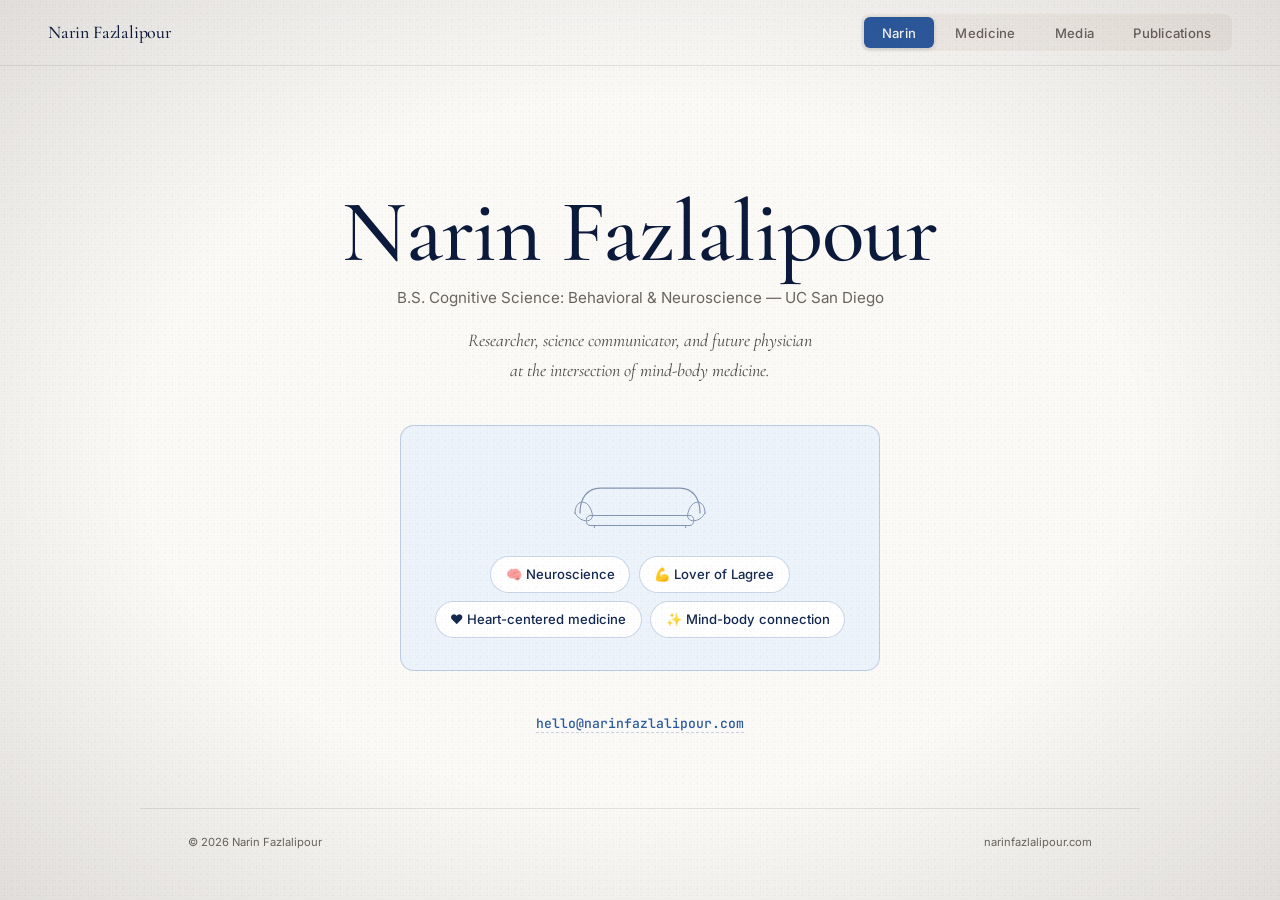
==== portfolio/index.html @ f51c4f29 "Rebuild Narin personal website — 4-tab structure with deep royal blue palette - Tab structure: Narin" ====
<!DOCTYPE html>
<html lang="en">
<head>
  <meta charset="UTF-8" />
  <meta name="viewport" content="width=device-width, initial-scale=1.0" />
  <meta name="description" content="Narin Fazlalipour — B.S. Neuroscience, UC San Diego. Researcher, science communicator, and future physician at the intersection of mind-body medicine." />
  <meta name="theme-color" content="#0B1A3B" />
  <title>Narin Fazlalipour</title>

  <link rel="preconnect" href="https://fonts.googleapis.com" />
  <link rel="preconnect" href="https://fonts.gstatic.com" crossorigin />
  <link href="https://fonts.googleapis.com/css2?family=Cormorant+Garamond:ital,wght@0,300;0,400;0,500;0,600;1,300;1,400;1,500&family=Inter:wght@300;400;500;600&family=JetBrains+Mono:wght@400;500&display=swap" rel="stylesheet" />

  <link rel="stylesheet" href="./styles/tokens.css" />
  <link rel="stylesheet" href="./styles/base.css" />
  <link rel="stylesheet" href="./styles/layout.css" />

  <link rel="icon" href="data:image/svg+xml,<svg xmlns=%22http://www.w3.org/2000/svg%22 viewBox=%220 0 32 32%22><circle cx=%2216%22 cy=%2216%22 r=%227%22 fill=%22%232C5AA0%22/></svg>" />
</head>
<body>

  <!-- ═══════════════════════ HEADER ═══════════════════════ -->
  <header class="mast">
    <a class="brand" href="#narin" data-tab="narin">Narin&nbsp;Fazlalipour</a>
    <nav class="tab-nav" role="tablist">
      <button class="tab-btn active" data-tab="narin" role="tab" aria-selected="true">Narin</button>
      <button class="tab-btn" data-tab="medicine" role="tab" aria-selected="false">Medicine</button>
      <button class="tab-btn" data-tab="media" role="tab" aria-selected="false">Media</button>
      <button class="tab-btn" data-tab="publications" role="tab" aria-selected="false">Publications</button>
    </nav>
  </header>

  <!-- ═══════════════════════ TAB: NARIN (LANDING) ═══════════════════════ -->
  <section class="tab-panel active" id="tab-narin" role="tabpanel">
    <div class="wrap">

      <div class="narin-hero">
        <h1 class="narin-name">Narin Fazlalipour</h1>
        <p class="narin-subtitle">
          B.S. Cognitive Science: Behavioral &amp; Neuroscience — UC San Diego
        </p>
        <p class="narin-tagline">
          Researcher, science communicator, and future physician<br />
          at the intersection of mind-body medicine.
        </p>
      </div>

      <!-- Couch Card — redesigned overview -->
      <div class="couch-card">
        <div class="couch-illustration" aria-hidden="true">
          <svg viewBox="0 0 320 140" xmlns="http://www.w3.org/2000/svg">
            <path d="M 40 110 C 40 80, 55 60, 80 60 L 240 60 C 265 60, 280 80, 280 110" fill="none" stroke="currentColor" stroke-width="2.5" stroke-linecap="round"/>
            <path d="M 30 110 C 30 80, 60 80, 65 115 C 65 130, 40 130, 30 110 Z" fill="none" stroke="currentColor" stroke-width="2" stroke-linecap="round"/>
            <path d="M 290 110 C 290 80, 260 80, 255 115 C 255 130, 280 130, 290 110 Z" fill="none" stroke="currentColor" stroke-width="2" stroke-linecap="round"/>
            <path d="M 60 115 L 260 115 C 270 115, 270 135, 260 135 L 60 135 C 50 135, 50 115, 60 115 Z" fill="none" stroke="currentColor" stroke-width="2" stroke-linecap="round"/>
            <line x1="70" y1="135" x2="65" y2="148" stroke="currentColor" stroke-width="2" stroke-linecap="round"/>
            <line x1="250" y1="135" x2="255" y2="148" stroke="currentColor" stroke-width="2" stroke-linecap="round"/>
          </svg>
        </div>
        <div class="couch-items">
          <span class="couch-chip">🧠 Neuroscience</span>
          <span class="couch-chip">💪 Lover of Lagree</span>
          <span class="couch-chip">❤️ Heart-centered medicine</span>
          <span class="couch-chip">✨ Mind-body connection</span>
        </div>
      </div>

      <div class="contact-row">
        <a class="contact-link" href="mailto:hello@narinfazlalipour.com">hello@narinfazlalipour.com</a>
      </div>

    </div>
  </section>

  <!-- ═══════════════════════ TAB: MEDICINE ═══════════════════════ -->
  <section class="tab-panel" id="tab-medicine" role="tabpanel">
    <div class="wrap">

      <header class="tab-header">
        <span class="tab-icon" aria-hidden="true">👩🏻‍🔬</span>
        <h2 class="tab-title">Scientific Background</h2>
        <p class="tab-intro">
          Chronological journey through research, clinical exposure, and leadership — training the mind as rigorously as the heart.
        </p>
      </header>

      <div class="chronology">

        <!-- Item: GCC Honors -->
        <article class="chrono-item">
          <div class="chrono-marker"></div>
          <div class="chrono-body">
            <span class="chrono-date">2020 – 2022 · Glendale Community College</span>
            <h3>Community Service Outreach — GCC Honors</h3>
            <p>Served food to individuals experiencing homelessness at Hope Hollywood, participated in pediatric charity fundraisers, and attended developmental faculty committees. Learned that volunteer consistency must be paired with operational quality.</p>
          </div>
        </article>

        <!-- Item: GCC Ambassador -->
        <article class="chrono-item">
          <div class="chrono-marker"></div>
          <div class="chrono-body">
            <span class="chrono-date">2020 – 2022 · Glendale Community College</span>
            <h3>Student Ambassador &amp; Activities Ambassador</h3>
            <p>Guided second-language learners and elderly students through college applications, FAFSA forms, and academic schedules. Represented ~1,100 students, planning wellness conferences and networking events.</p>
          </div>
        </article>

        <!-- Item: Caring Bear Dental -->
        <article class="chrono-item">
          <div class="chrono-marker"></div>
          <div class="chrono-body">
            <span class="chrono-date">Mar – Sep 2022 · United States</span>
            <h3>Dental Assistant — Caring Bear Dental</h3>
            <p>Clinical dental assisting experience providing direct patient care support.</p>
          </div>
        </article>

        <!-- Item: CNP Bench -->
        <article class="chrono-item">
          <div class="chrono-marker"></div>
          <div class="chrono-body">
            <span class="chrono-date">Mar 2023 – Present · UCSD Neuroscience Dept</span>
            <h3>Bench Research — CardioNeuroProtection Lab</h3>
            <p>Built wet lab skills in cell culture, Seahorse metabolic assays, ELISA, PCR, and Western blotting under Hemal H. Patel, PhD. Contributed to neuroimaging analysis. Co-author on <a href="#" data-tab="publications">published paper</a> in <em>Communications Biology</em> (Nature Portfolio). <strong>480+ hours.</strong></p>
          </div>
        </article>

        <!-- Item: CNP Field -->
        <article class="chrono-item">
          <div class="chrono-marker"></div>
          <div class="chrono-body">
            <span class="chrono-date">Jul 2023 – Present · Multi-site Retreats</span>
            <h3>Patient Sample Collection — CNP Lab Field Research</h3>
            <p>Attended 9-day meditation research retreats collecting biological samples (plasma, saliva, cheek scrapes, urine) from participants with cancer, PTSD, ALS, and MS. Gained experience in human subjects research, informed consent, and field adaptability. <strong>320+ hours.</strong></p>
          </div>
        </article>

        <!-- Item: TA -->
        <article class="chrono-item">
          <div class="chrono-marker"></div>
          <div class="chrono-body">
            <span class="chrono-date">2024 · UC San Diego</span>
            <h3>Teaching Assistant — Neurophysiology &amp; Anatomy</h3>
            <p>Held discussion sections, grading, and office hours for 53 students under Dr. Mary Boyle. Adapted neurophysiological concepts to diverse learning styles through multiple visual approaches.</p>
          </div>
        </article>

        <!-- Item: Give to Give -->
        <article class="chrono-item">
          <div class="chrono-marker"></div>
          <div class="chrono-body">
            <span class="chrono-date">2024 · UC San Diego</span>
            <h3>Founder &amp; President — Give to Give</h3>
            <p>Founded student organization promoting mindfulness awareness and supporting vulnerable women in Mexican prisons. Spearheaded fundraising campaigns and developed educational curriculum on mindfulness.</p>
          </div>
        </article>

        <!-- Item: Shadowing -->
        <article class="chrono-item">
          <div class="chrono-marker"></div>
          <div class="chrono-body">
            <span class="chrono-date">Jul – Sep 2025 · USC Verdugo Hospital</span>
            <h3>Physician Shadowing — Neurology, Dr. Mina Eian</h3>
            <p>Shadowed neurologist in private clinics and USC Verdugo Hospital rounds. Observed patient evaluations, diagnostic interviews, EEG examinations, and neurological treatment planning.</p>
          </div>
        </article>

        <!-- Item: UCLA Care Extenders -->
        <article class="chrono-item">
          <div class="chrono-marker"></div>
          <div class="chrono-body">
            <span class="chrono-date">Nov 2025 – Present · UCLA Health</span>
            <h3>Clinical Volunteer &amp; Department Coordinator — UCLA Care Extenders</h3>
            <p>Volunteering in Neurology and ER departments — transporting patients, assisting nurses, and providing bedside presence. Also serving as Department Coordinator: auditing volunteer performance, gathering staff feedback, and bridging communication between volunteers and management. <strong>120+ clinical hours.</strong></p>
          </div>
        </article>

      </div>

      <div class="pub-ref">
        <a href="#" data-tab="publications" class="pub-ref-link">View Publications →</a>
      </div>

    </div>
  </section>

  <!-- ═══════════════════════ TAB: MEDIA ═══════════════════════ -->
  <section class="tab-panel" id="tab-media" role="tabpanel">
    <div class="wrap">

      <header class="tab-header">
        <span class="tab-icon" aria-hidden="true">📡</span>
        <h2 class="tab-title">Media &amp; Communication</h2>
        <p class="tab-intro">
          Translating complex science into accessible stories — across social media, biotech marketing, and public speaking.
        </p>
      </header>

      <div class="chronology">

        <!-- TEDx -->
        <article class="chrono-item">
          <div class="chrono-marker"></div>
          <div class="chrono-body">
            <span class="chrono-date">2023 · UC San Diego</span>
            <h3>TEDxUCSD — Student Speaker</h3>
            <p>Delivered a talk on <strong>"Ego"</strong> — exploring how recognizing and redefining ego can shift perspective. One of four student speakers selected for the 2023 conference.</p>
            <a class="ext-link" href="https://tedxucsd.com/speakers/" target="_blank" rel="noopener">tedxucsd.com/speakers ↗</a>
          </div>
        </article>

        <!-- UCSD STARS -->
        <article class="chrono-item">
          <div class="chrono-marker"></div>
          <div class="chrono-body">
            <span class="chrono-date">Oct 2022 – Jun 2024 · UC San Diego</span>
            <h3>Research Coordinator — UCSD STARS</h3>
            <p>Managed social media channels and recruitment content for the Summer Training Academy for Research Success. Coordinated program logistics, matched undergraduates with PhD mentors, and ran seminar schedules over 20 months.</p>
          </div>
        </article>

        <!-- Verséa Discovery -->
        <article class="chrono-item">
          <div class="chrono-marker"></div>
          <div class="chrono-body">
            <span class="chrono-date">Jul 2024 – Oct 2025 · Tampa, FL</span>
            <h3>Media Manager — Verséa Discovery</h3>

            <h4 class="chrono-sub">Media Appearances</h4>
            <p>Managed media presence for mitochondrial research announcements, coordinating coverage of the company's scientific developments and the <a href="#" data-tab="publications">published study</a> covered by UC San Diego Today.</p>

            <h4 class="chrono-sub">Marketing</h4>
            <p>Led marketing campaigns, digital advertisements, and website content creation translating mitochondrial efficiency research for both professional and consumer audiences. Developed newsletter communications explaining complex biological concepts in accessible language.</p>
          </div>
        </article>

        <!-- Hemal Patel Instagram -->
        <article class="chrono-item">
          <div class="chrono-marker"></div>
          <div class="chrono-body">
            <span class="chrono-date">Jul 2024 – Present · Ongoing</span>
            <h3>Instagram Management — Dr. Hemal H. Patel</h3>
            <p>Sole manager of Dr. Patel's professional Instagram presence. Built the account organically from <strong>0 to 10.7K followers</strong> by translating complex neuroscience and mitochondrial research into engaging, accessible content. Continued voluntarily after Verséa Discovery employment ended — driven by the belief that science only matters when people can understand it.</p>
            <p>Beyond content creation: directly connected patient families to scientific testing networks via DMs. Once helped a mother find a non-invasive mitochondrial test alternative to a painful muscle biopsy for her child — by consulting the chief scientist and confirming the test's applicability.</p>
          </div>
        </article>

      </div>

    </div>
  </section>

  <!-- ═══════════════════════ TAB: PUBLICATIONS ═══════════════════════ -->
  <section class="tab-panel" id="tab-publications" role="tabpanel">
    <div class="wrap">

      <header class="tab-header">
        <span class="tab-icon" aria-hidden="true">📄</span>
        <h2 class="tab-title">Publications</h2>
      </header>

      <div class="chronology">

        <article class="chrono-item pub-featured">
          <div class="chrono-marker pub-marker"></div>
          <div class="chrono-body">
            <span class="chrono-date">Published November 5, 2025</span>
            <span class="pub-journal">Communications Biology · Nature Portfolio</span>
            <h3>Neural and Molecular Changes During a Mind-Body Reconceptualization, Meditation, and Open-Label Placebo Healing Intervention</h3>

            <p class="pub-authors">
              Jinich-Diamant A, Garland E, Baumgartner N, Gonzalez N, Quazi G, Castejon J, Rosenberg JT, Klinger D, Baker SD, Griffith M, Licamele M, Chernov M, Amkie Stahl NE, <strong>Fazlalipour N</strong>, Devulapalli S, Christov-Moore L, Reggente N, Poirier MA, Moeller-Bertram T, Patel HH
            </p>

            <div class="pub-details">
              <div class="pub-detail">
                <strong>DOI:</strong>
                <a href="https://doi.org/10.1038/s42003-025-09088-3" target="_blank" rel="noopener">10.1038/s42003-025-09088-3</a>
              </div>
              <div class="pub-detail">
                <strong>Press:</strong>
                <a href="https://today.ucsd.edu/story/meditation-retreat-rapidly-reprograms-body-and-mind" target="_blank" rel="noopener">UC San Diego Today — "Meditation Retreat Rapidly Reprograms Body and Mind"</a>
              </div>
            </div>

            <details class="pub-abstract-details">
              <summary>Abstract</summary>
              <div class="pub-abstract">
                <p>This study investigated the neural and molecular effects of a 7-day retreat combining meditation, reconceptualization, and open-label placebo healing rituals in 20 healthy participants. Using BOLD fMRI, plasma proteomics (7,596 proteins), metabolomics (640 metabolites), and cellular assays, the researchers found:</p>
                <ul>
                  <li>Meditation decreased default mode network and salience network connectivity</li>
                  <li>Post-retreat plasma increased neurite outgrowth and glycolytic metabolism in cultured neurons</li>
                  <li>Upregulated BDNF pathway, inflammatory and anti-inflammatory markers, and endogenous opioid pathways</li>
                  <li>Brain connectivity patterns resembled those seen with psychedelics like psilocybin — achieved through meditation alone</li>
                </ul>
                <p><strong>Conclusion:</strong> An intensive non-pharmacological intervention produced broad neural and peripheral molecular changes suggestive of enhanced neuroplasticity, metabolic reprogramming, and immune/opioid modulation.</p>
              </div>
            </details>
          </div>
        </article>

      </div>

    </div>
  </section>

  <!-- ═══════════════════════ FOOTER ═══════════════════════ -->
  <footer class="foot">
    <span>© <span id="year"></span> Narin Fazlalipour</span>
    <span>narinfazlalipour.com</span>
  </footer>

  <script>document.getElementById('year').textContent = new Date().getFullYear();</script>
  <script type="module" src="./scripts/main.js"></script>
</body>
</html>
---- portfolio/styles/tokens.css ----
/* ═══════════════════════════════════════════════════════════════
   Design Tokens — Narin Fazlalipour
   Palette: Deep Royal Blue + Warm Neutral Ground
   Typography: Times New Roman / Garamond serif core
   ═══════════════════════════════════════════════════════════════ */

:root {
  /* ── Core Palette ── */
  --royal-deep:    #0B1A3B;   /* deepest navy, near-black */
  --royal-dark:    #132850;   /* dark royal, section headers */
  --royal:         #1E3A6E;   /* primary royal blue */
  --royal-accent:  #2C5AA0;   /* bright accent blue, links */
  --royal-light:   #4A7CC9;   /* hover / interaction blue */
  --royal-soft:    #D6E4F5;   /* pale blue tint, card backgrounds */
  --royal-subtle:  #EDF3FA;   /* barely-there blue, alt sections */

  /* ── Neutrals ── */
  --cream:         #FBFAF7;   /* paper ground */
  --linen:         #F4F0EA;   /* warm off-white alt */
  --warm-gray:     #6B6560;   /* muted secondary text */
  --ink:           #1A1A1A;   /* primary text */
  --ink-light:     #4A4A4A;   /* softer text */
  --rule:          rgba(26, 26, 26, 0.10); /* dividers */

  /* ── Semantic Mapping ── */
  --bg:            var(--cream);
  --bg-alt:        var(--linen);
  --bg-card:       var(--royal-subtle);
  --fg:            var(--ink);
  --fg-muted:      var(--warm-gray);
  --accent:        var(--royal-accent);
  --accent-hover:  var(--royal-light);
  --accent-dark:   var(--royal);
  --border:        rgba(26, 26, 26, 0.12);
  --border-accent: rgba(44, 90, 160, 0.25);

  /* ── Typography ── */
  --font-serif:    'Cormorant Garamond', 'Times New Roman', Georgia, serif;
  --font-sans:     'Inter', system-ui, -apple-system, sans-serif;
  --font-mono:     'JetBrains Mono', 'IBM Plex Mono', ui-monospace, monospace;

  /* ── Fluid Type Scale ── */
  --t-display:     clamp(2.6rem, 7vw, 5.5rem);
  --t-h1:          clamp(1.8rem, 4vw, 2.8rem);
  --t-h2:          clamp(1.3rem, 2.2vw, 1.8rem);
  --t-h3:          clamp(1.05rem, 1.4vw, 1.25rem);
  --t-body:        clamp(0.95rem, 1.05vw, 1.1rem);
  --t-small:       0.82rem;
  --t-xs:          0.7rem;

  /* ── Motion ── */
  --ease:          cubic-bezier(0.22, 1, 0.36, 1);
  --slow:          600ms;
  --med:           300ms;
  --fast:          150ms;

  /* ── Layout ── */
  --maxw:          1000px;
  --gutter:        clamp(1.25rem, 5vw, 3rem);
  --radius:        8px;
  --radius-lg:     14px;
}

@media (prefers-reduced-motion: reduce) {
  :root { --slow: 1ms; --med: 1ms; --fast: 1ms; }
}
---- portfolio/styles/base.css ----
/* -------------------------------------------------------------------------
   Base Styles & Reset — Narin Fazlalipour Portfolio
   ------------------------------------------------------------------------- */

*, *::before, *::after {
  box-sizing: border-box;
}

html {
  scroll-behavior: smooth;
  scroll-padding-top: 5rem;
}

body {
  background: var(--bg);
  color: var(--fg);
  font-family: var(--font-serif);
  font-weight: 400;
  font-size: var(--t-body);
  line-height: 1.6;
  -webkit-font-smoothing: antialiased;
  text-rendering: optimizeLegibility;
  overflow-x: hidden;
  margin: 0;
  padding: 0;
  cursor: none; /* Hide default cursor to let custom candle cursor take over */
}

/* Touch devices fallback: restore standard cursor */
@media (hover: none) {
  body {
    cursor: auto;
  }
}

/* -------------------------------------------------------------------------
   Tactile Paper Texture Overlay (CSS-only grain)
   ------------------------------------------------------------------------- */
body::before {
  content: "";
  position: fixed;
  inset: 0;
  pointer-events: none;
  z-index: 9999; /* overlay everything to texture all cards and texts */
  opacity: 0.055;
  mix-blend-mode: multiply;
  background-image:
    radial-gradient(var(--ink) 1px, transparent 1px),
    radial-gradient(var(--ink) 1px, transparent 1px);
  background-size: 3px 3px, 8px 8px;
  background-position: 0 0, 1px 3px;
}

/* Vignette border glow - soft shadows at the viewport edges */
body::after {
  content: "";
  position: fixed;
  inset: 0;
  pointer-events: none;
  z-index: 9998;
  background: radial-gradient(ellipse at center,
              transparent 55%,
              rgba(37, 22, 18, 0.12) 100%);
  transition: background var(--slow) var(--ease);
}

body.theme-dark::after {
  background: radial-gradient(ellipse at center,
              transparent 45%,
              rgba(19, 9, 7, 0.6) 100%);
}

/* -------------------------------------------------------------------------
   Typography definitions
   ------------------------------------------------------------------------- */
h1, h2, h3, h4 {
  font-family: var(--font-serif);
  font-weight: 500;
  letter-spacing: -0.015em;
  line-height: 1.1;
  margin: 0 0 0.5em;
  color: var(--fg);
}

p {
  margin: 0 0 1.25em;
}

.mono {
  font-family: var(--font-mono);
  letter-spacing: 0.05em;
}

.sans {
  font-family: var(--font-sans);
}

.italic {
  font-style: italic;
}

/* Eyebrows for sections */
.eyebrow {
  font-family: var(--font-mono);
  font-size: var(--t-xs);
  letter-spacing: 0.25em;
  text-transform: uppercase;
  color: var(--fg-muted);
  display: inline-block;
  margin-bottom: 1.5rem;
}

/* Anchors */
a {
  color: var(--accent);
  text-decoration: none;
  border-bottom: 1px solid var(--accent-glow);
  transition: color var(--fast) var(--ease), border-color var(--fast) var(--ease);
}

a:hover {
  color: var(--ember);
  border-color: var(--ember);
}

::selection {
  background: var(--ember);
  color: var(--cream);
}

/* Custom Scrollbar */
::-webkit-scrollbar {
  width: 8px;
  height: 8px;
}
::-webkit-scrollbar-track {
  background: var(--bg);
  border-left: 1px solid var(--rule);
}
::-webkit-scrollbar-thumb {
  background: var(--beige);
  border-radius: 4px;
}
::-webkit-scrollbar-thumb:hover {
  background: var(--umber);
}

/* -------------------------------------------------------------------------
   Layout Core Containers
   ------------------------------------------------------------------------- */
.wrap {
  width: 100%;
  max-width: var(--maxw);
  margin: 0 auto;
  padding: 0 var(--gutter);
  position: relative;
  z-index: 10;
}

section {
  position: relative;
  padding: clamp(4rem, 10vh, 8rem) 0;
  transition: background var(--slow) var(--ease), color var(--slow) var(--ease);
}

/* Section divider */
hr.divider {
  border: 0;
  height: 1px;
  background: var(--rule);
  margin: 0;
}

/* -------------------------------------------------------------------------
   Scroll Reveal Transitions
   ------------------------------------------------------------------------- */
.reveal {
  opacity: 0;
  transform: translateY(24px);
  transition: opacity var(--slow) var(--ease), transform var(--slow) var(--ease);
}

.reveal.is-visible {
  opacity: 1;
  transform: translateY(0);
}

.reveal[data-delay="1"].is-visible { transition-delay: 100ms; }
.reveal[data-delay="2"].is-visible { transition-delay: 200ms; }
.reveal[data-delay="3"].is-visible { transition-delay: 300ms; }
.reveal[data-delay="4"].is-visible { transition-delay: 400ms; }

/* -------------------------------------------------------------------------
   Dark theme application
   ------------------------------------------------------------------------- */
body.theme-dark {
  --bg:           var(--ink);
  --bg-alt:       #1D100D;
  --fg:           var(--candle);
  --fg-muted:     var(--beige);
  --rule:         rgba(245, 197, 153, 0.12);
  --accent:       var(--ember);
  --border:       rgba(245, 197, 153, 0.18);
}
---- portfolio/styles/layout.css ----
/* ═══════════════════════════════════════════════════════════════
   Base Styles — Narin Fazlalipour
   ═══════════════════════════════════════════════════════════════ */

*, *::before, *::after { box-sizing: border-box; margin: 0; padding: 0; }

html {
  scroll-behavior: smooth;
  scroll-padding-top: 5rem;
}

body {
  background: var(--bg);
  color: var(--fg);
  font-family: var(--font-serif);
  font-weight: 400;
  font-size: var(--t-body);
  line-height: 1.65;
  -webkit-font-smoothing: antialiased;
  text-rendering: optimizeLegibility;
  overflow-x: hidden;
}

/* ── Typography ── */
h1, h2, h3, h4 {
  font-family: var(--font-serif);
  font-weight: 500;
  letter-spacing: -0.01em;
  line-height: 1.15;
  color: var(--fg);
}

p { margin-bottom: 0.85em; }
p:last-child { margin-bottom: 0; }

a {
  color: var(--accent);
  text-decoration: none;
  border-bottom: 1px solid var(--border-accent);
  transition: color var(--fast) var(--ease), border-color var(--fast) var(--ease);
}
a:hover {
  color: var(--accent-hover);
  border-color: var(--accent-hover);
}

::selection {
  background: var(--royal-accent);
  color: var(--cream);
}

/* ── Scrollbar ── */
::-webkit-scrollbar { width: 6px; }
::-webkit-scrollbar-track { background: var(--bg); }
::-webkit-scrollbar-thumb { background: var(--royal-soft); border-radius: 3px; }
::-webkit-scrollbar-thumb:hover { background: var(--royal-accent); }

/* ── Wrap ── */
.wrap {
  width: 100%;
  max-width: var(--maxw);
  margin: 0 auto;
  padding: 0 var(--gutter);
}

/* ── Paper grain overlay ── */
body::before {
  content: "";
  position: fixed;
  inset: 0;
  pointer-events: none;
  z-index: 9999;
  opacity: 0.035;
  mix-blend-mode: multiply;
  background-image:
    radial-gradient(var(--ink) 1px, transparent 1px),
    radial-gradient(var(--ink) 1px, transparent 1px);
  background-size: 3px 3px, 7px 7px;
  background-position: 0 0, 1px 3px;
}

/* ── Header ── */
.mast {
  position: sticky;
  top: 0;
  z-index: 100;
  display: flex;
  align-items: center;
  justify-content: space-between;
  padding: 0.9rem var(--gutter);
  background: rgba(251, 250, 247, 0.88);
  backdrop-filter: blur(14px);
  -webkit-backdrop-filter: blur(14px);
  border-bottom: 1px solid var(--rule);
  flex-wrap: wrap;
  gap: 0.75rem;
}

.brand {
  font-family: var(--font-serif);
  font-size: var(--t-h3);
  font-weight: 500;
  letter-spacing: -0.01em;
  color: var(--royal-deep);
  border-bottom: none;
}
.brand:hover { color: var(--royal-accent); }

/* ── Tab Navigation ── */
.tab-nav {
  display: flex;
  gap: 0.25rem;
  background: var(--bg-alt);
  border-radius: var(--radius);
  padding: 3px;
}

.tab-btn {
  font-family: var(--font-sans);
  font-size: var(--t-small);
  font-weight: 500;
  letter-spacing: 0.02em;
  color: var(--fg-muted);
  background: transparent;
  border: none;
  border-radius: 6px;
  padding: 0.45rem 1.1rem;
  cursor: pointer;
  transition: all var(--med) var(--ease);
  white-space: nowrap;
}
.tab-btn:hover { color: var(--fg); background: rgba(44, 90, 160, 0.06); }
.tab-btn.active {
  color: var(--cream);
  background: var(--royal-accent);
  box-shadow: 0 1px 4px rgba(11, 26, 59, 0.18);
}

/* ── Tab Panels ── */
.tab-panel {
  display: none;
  padding: clamp(3rem, 8vh, 6rem) 0;
  animation: fadeSlideIn var(--slow) var(--ease);
}
.tab-panel.active { display: block; }

@keyframes fadeSlideIn {
  from { opacity: 0; transform: translateY(12px); }
  to   { opacity: 1; transform: translateY(0); }
}

/* ── Tab Header ── */
.tab-header {
  text-align: center;
  margin-bottom: 3.5rem;
}
.tab-icon { font-size: 2.2rem; display: block; margin-bottom: 0.5rem; }
.tab-title {
  font-size: var(--t-h1);
  font-weight: 500;
  color: var(--royal-dark);
  margin-bottom: 0.6rem;
}
.tab-intro {
  font-family: var(--font-sans);
  font-size: var(--t-body);
  color: var(--fg-muted);
  max-width: 540px;
  margin: 0 auto;
  line-height: 1.55;
}

/* ── Narin Landing ── */
.narin-hero {
  text-align: center;
  padding: 3rem 0 2.5rem;
}

.narin-name {
  font-size: var(--t-display);
  font-weight: 500;
  color: var(--royal-deep);
  margin-bottom: 0.4rem;
  line-height: 1.05;
}
.narin-name em {
  font-style: italic;
  font-weight: 400;
  color: var(--royal);
}

.narin-subtitle {
  font-family: var(--font-sans);
  font-size: var(--t-body);
  color: var(--fg-muted);
  margin-bottom: 0.3rem;
}
.narin-tagline {
  font-family: var(--font-serif);
  font-size: var(--t-h3);
  font-style: italic;
  color: var(--ink-light);
  margin-top: 1rem;
}

/* ── Couch Card ── */
.couch-card {
  max-width: 480px;
  margin: 0 auto 2.5rem;
  background: var(--royal-subtle);
  border: 1px solid var(--border-accent);
  border-radius: var(--radius-lg);
  padding: 2rem 1.8rem;
  text-align: center;
}
.couch-illustration {
  color: var(--royal);
  opacity: 0.5;
  margin-bottom: 1.25rem;
}
.couch-illustration svg {
  width: 160px;
  height: auto;
}
.couch-items {
  display: flex;
  flex-wrap: wrap;
  justify-content: center;
  gap: 0.55rem;
}
.couch-chip {
  font-family: var(--font-sans);
  font-size: var(--t-small);
  font-weight: 500;
  color: var(--royal-dark);
  background: white;
  border: 1px solid var(--border-accent);
  border-radius: 20px;
  padding: 0.4rem 0.9rem;
  transition: border-color var(--fast) var(--ease);
}
.couch-chip:hover { border-color: var(--royal-accent); }

.contact-row {
  text-align: center;
  margin-top: 0.5rem;
}
.contact-link {
  font-family: var(--font-mono);
  font-size: var(--t-small);
  font-weight: 500;
  color: var(--royal-accent);
  border-bottom: 1px dashed var(--border-accent);
}

/* ── Chronology ── */
.chronology {
  position: relative;
  padding-left: 0;
}

/* Vertical line */
.chronology::before {
  content: "";
  position: absolute;
  left: 11px;
  top: 0;
  bottom: 0;
  width: 2px;
  background: var(--royal-soft);
  border-radius: 1px;
}

.chrono-item {
  position: relative;
  padding-left: 2.6rem;
  padding-bottom: 2.2rem;
}
.chrono-item:last-child { padding-bottom: 0; }

.chrono-marker {
  position: absolute;
  left: 0;
  top: 5px;
  width: 24px;
  height: 24px;
  border-radius: 50%;
  background: white;
  border: 2px solid var(--royal-accent);
  box-shadow: 0 0 0 3px var(--bg);
  z-index: 2;
  transition: background var(--med) var(--ease);
}
.chrono-item:hover .chrono-marker {
  background: var(--royal-accent);
}

.chrono-body {
  padding-top: 2px;
}

.chrono-date {
  font-family: var(--font-mono);
  font-size: var(--t-xs);
  letter-spacing: 0.06em;
  text-transform: uppercase;
  color: var(--royal-accent);
  display: block;
  margin-bottom: 0.35rem;
}

.chrono-body h3 {
  font-size: var(--t-h3);
  font-weight: 500;
  margin-bottom: 0.4rem;
  color: var(--royal-dark);
}

.chrono-body p {
  font-family: var(--font-sans);
  font-size: 0.92rem;
  color: var(--ink-light);
  line-height: 1.6;
  max-width: 64ch;
}

.chrono-sub {
  font-family: var(--font-sans);
  font-size: var(--t-small);
  font-weight: 600;
  letter-spacing: 0.03em;
  text-transform: uppercase;
  color: var(--fg-muted);
  margin: 1rem 0 0.3rem;
}
.chrono-sub:first-of-type { margin-top: 0.6rem; }

.ext-link {
  font-family: var(--font-sans);
  font-size: var(--t-small);
  display: inline-block;
  margin-top: 0.35rem;
}

/* ── Publications ── */
.pub-featured .chrono-body {
  background: var(--royal-subtle);
  border: 1px solid var(--border-accent);
  border-radius: var(--radius-lg);
  padding: 1.6rem 1.6rem 1.2rem;
  margin-top: 0;
}
.pub-featured .chrono-marker {
  border-color: var(--royal);
  width: 26px;
  height: 26px;
  top: 18px;
}

.pub-journal {
  font-family: var(--font-sans);
  font-size: var(--t-small);
  font-weight: 600;
  letter-spacing: 0.04em;
  text-transform: uppercase;
  color: var(--royal-accent);
  display: block;
  margin-bottom: 0.5rem;
}

.pub-authors {
  font-family: var(--font-sans);
  font-size: 0.85rem;
  color: var(--fg-muted);
  line-height: 1.5;
  margin: 0.5rem 0 0.8rem;
}

.pub-details {
  display: flex;
  flex-wrap: wrap;
  gap: 1.5rem;
  margin: 0.8rem 0;
}
.pub-detail {
  font-family: var(--font-sans);
  font-size: var(--t-small);
}

.pub-abstract-details {
  font-family: var(--font-sans);
  font-size: 0.9rem;
  color: var(--ink-light);
  margin-top: 1rem;
  border-top: 1px solid var(--rule);
  padding-top: 0.8rem;
}
.pub-abstract-details summary {
  cursor: pointer;
  font-weight: 600;
  color: var(--royal-accent);
  font-size: var(--t-small);
  letter-spacing: 0.03em;
  text-transform: uppercase;
  user-select: none;
}
.pub-abstract-details summary:hover { color: var(--royal-light); }

.pub-abstract {
  margin-top: 0.75rem;
  line-height: 1.6;
}
.pub-abstract ul {
  margin: 0.5rem 0 0.7rem 1.2rem;
}
.pub-abstract li {
  margin-bottom: 0.25rem;
}

/* ── Publications Ref Link ── */
.pub-ref {
  text-align: center;
  margin-top: 2rem;
  padding-top: 1.5rem;
  border-top: 1px solid var(--rule);
}
.pub-ref-link {
  font-family: var(--font-mono);
  font-size: var(--t-small);
  letter-spacing: 0.05em;
  text-transform: uppercase;
  color: var(--royal-accent);
  border-bottom: 1px solid var(--border-accent);
}

/* ── Footer ── */
.foot {
  display: flex;
  justify-content: space-between;
  font-family: var(--font-sans);
  font-size: var(--t-xs);
  color: var(--fg-muted);
  padding: 1.5rem var(--gutter);
  border-top: 1px solid var(--rule);
  max-width: var(--maxw);
  margin: 0 auto;
}

/* ── Responsive ── */
@media (max-width: 640px) {
  .mast {
    padding: 0.7rem var(--gutter);
  }
  .brand {
    font-size: 1.1rem;
  }
  .tab-btn {
    padding: 0.35rem 0.7rem;
    font-size: 0.75rem;
  }
  .tab-nav {
    gap: 0.15rem;
  }
  .pub-details {
    flex-direction: column;
    gap: 0.4rem;
  }
  .couch-card {
    padding: 1.5rem 1rem;
  }
}
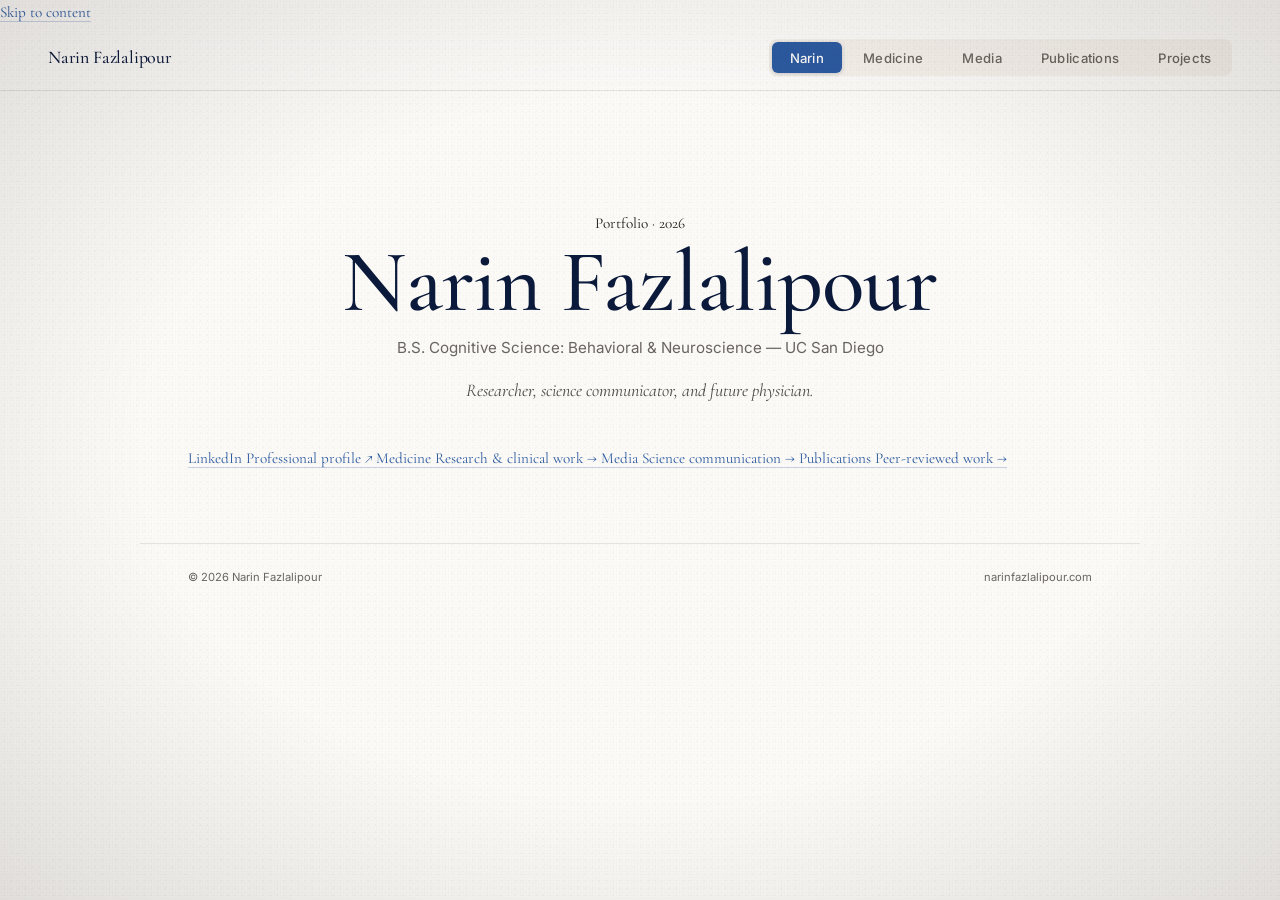
==== commit 8a7bc3c8: "Remove Media Management Proposal card for Dr. Hemal Patel" ====
--- a/portfolio/index.html
+++ b/portfolio/index.html
@@ -3,7 +3,7 @@
 <head>
   <meta charset="UTF-8" />
   <meta name="viewport" content="width=device-width, initial-scale=1.0" />
-  <meta name="description" content="Narin Fazlalipour — B.S. Neuroscience, UC San Diego. Researcher, science communicator, and future physician at the intersection of mind-body medicine." />
+  <meta name="description" content="Narin Fazlalipour — B.S. Neuroscience, UC San Diego. Researcher, science communicator, and future physician." />
   <meta name="theme-color" content="#0B1A3B" />
   <title>Narin Fazlalipour</title>
 
@@ -13,20 +13,24 @@
 
   <link rel="stylesheet" href="./styles/tokens.css" />
   <link rel="stylesheet" href="./styles/base.css" />
-  <link rel="stylesheet" href="./styles/layout.css" />
+  <link rel="stylesheet" href="./styles/layout.css?v=2" />
 
   <link rel="icon" href="data:image/svg+xml,<svg xmlns=%22http://www.w3.org/2000/svg%22 viewBox=%220 0 32 32%22><circle cx=%2216%22 cy=%2216%22 r=%227%22 fill=%22%232C5AA0%22/></svg>" />
 </head>
 <body>
 
+  <a class="skip-link" href="#tab-narin">Skip to content</a>
+  <div class="read-progress" aria-hidden="true"></div>
+
   <!-- ═══════════════════════ HEADER ═══════════════════════ -->
   <header class="mast">
     <a class="brand" href="#narin" data-tab="narin">Narin&nbsp;Fazlalipour</a>
-    <nav class="tab-nav" role="tablist">
-      <button class="tab-btn active" data-tab="narin" role="tab" aria-selected="true">Narin</button>
-      <button class="tab-btn" data-tab="medicine" role="tab" aria-selected="false">Medicine</button>
-      <button class="tab-btn" data-tab="media" role="tab" aria-selected="false">Media</button>
-      <button class="tab-btn" data-tab="publications" role="tab" aria-selected="false">Publications</button>
+    <nav class="tab-nav" role="tablist" aria-label="Sections">
+      <button class="tab-btn active" data-tab="narin" role="tab" aria-selected="true" tabindex="0">Narin</button>
+      <button class="tab-btn" data-tab="medicine" role="tab" aria-selected="false" tabindex="-1">Medicine</button>
+      <button class="tab-btn" data-tab="media" role="tab" aria-selected="false" tabindex="-1">Media</button>
+      <button class="tab-btn" data-tab="publications" role="tab" aria-selected="false" tabindex="-1">Publications</button>
+      <button class="tab-btn" data-tab="projects" role="tab" aria-selected="false" tabindex="-1">Projects</button>
     </nav>
   </header>
 
@@ -35,39 +39,38 @@
     <div class="wrap">
 
       <div class="narin-hero">
+        <span class="narin-eyebrow">Portfolio · 2026</span>
         <h1 class="narin-name">Narin Fazlalipour</h1>
         <p class="narin-subtitle">
           B.S. Cognitive Science: Behavioral &amp; Neuroscience — UC San Diego
         </p>
         <p class="narin-tagline">
-          Researcher, science communicator, and future physician<br />
-          at the intersection of mind-body medicine.
+          Researcher, science communicator, and future physician.
         </p>
       </div>
 
-      <!-- Couch Card — redesigned overview -->
-      <div class="couch-card">
-        <div class="couch-illustration" aria-hidden="true">
-          <svg viewBox="0 0 320 140" xmlns="http://www.w3.org/2000/svg">
-            <path d="M 40 110 C 40 80, 55 60, 80 60 L 240 60 C 265 60, 280 80, 280 110" fill="none" stroke="currentColor" stroke-width="2.5" stroke-linecap="round"/>
-            <path d="M 30 110 C 30 80, 60 80, 65 115 C 65 130, 40 130, 30 110 Z" fill="none" stroke="currentColor" stroke-width="2" stroke-linecap="round"/>
-            <path d="M 290 110 C 290 80, 260 80, 255 115 C 255 130, 280 130, 290 110 Z" fill="none" stroke="currentColor" stroke-width="2" stroke-linecap="round"/>
-            <path d="M 60 115 L 260 115 C 270 115, 270 135, 260 135 L 60 135 C 50 135, 50 115, 60 115 Z" fill="none" stroke="currentColor" stroke-width="2" stroke-linecap="round"/>
-            <line x1="70" y1="135" x2="65" y2="148" stroke="currentColor" stroke-width="2" stroke-linecap="round"/>
-            <line x1="250" y1="135" x2="255" y2="148" stroke="currentColor" stroke-width="2" stroke-linecap="round"/>
-          </svg>
-        </div>
-        <div class="couch-items">
-          <span class="couch-chip">🧠 Neuroscience</span>
-          <span class="couch-chip">💪 Lover of Lagree</span>
-          <span class="couch-chip">❤️ Heart-centered medicine</span>
-          <span class="couch-chip">✨ Mind-body connection</span>
-        </div>
-      </div>
-
-      <div class="contact-row">
-        <a class="contact-link" href="mailto:hello@narinfazlalipour.com">hello@narinfazlalipour.com</a>
-      </div>
+      <nav class="nav-cards" aria-label="Explore">
+        <a class="nav-card nav-card--external" href="https://www.linkedin.com/in/narin-fazlalipour-3a7170165/" target="_blank" rel="noopener noreferrer">
+          <span class="nav-card-label">LinkedIn</span>
+          <span class="nav-card-desc">Professional profile</span>
+          <span class="nav-card-arrow" aria-hidden="true">↗</span>
+        </a>
+        <a class="nav-card" href="#medicine" data-tab="medicine">
+          <span class="nav-card-label">Medicine</span>
+          <span class="nav-card-desc">Research &amp; clinical work</span>
+          <span class="nav-card-arrow" aria-hidden="true">→</span>
+        </a>
+        <a class="nav-card" href="#media" data-tab="media">
+          <span class="nav-card-label">Media</span>
+          <span class="nav-card-desc">Science communication</span>
+          <span class="nav-card-arrow" aria-hidden="true">→</span>
+        </a>
+        <a class="nav-card" href="#publications" data-tab="publications">
+          <span class="nav-card-label">Publications</span>
+          <span class="nav-card-desc">Peer-reviewed work</span>
+          <span class="nav-card-arrow" aria-hidden="true">→</span>
+        </a>
+      </nav>
 
     </div>
   </section>
@@ -86,6 +89,86 @@
 
       <div class="chronology">
 
+        <!-- Item: UCLA Care Extenders -->
+        <article class="chrono-item">
+          <div class="chrono-marker"></div>
+          <div class="chrono-body">
+            <span class="chrono-date">Nov 2025 – Present · UCLA Health</span>
+            <h3>Clinical Volunteer &amp; Department Coordinator Assistant— UCLA Care Extenders</h3>
+            <p>Volunteering in Neurology and ER departments — transporting patients, assisting nurses, and providing bedside presence. Also serving as Department Coordinator: auditing volunteer performance, gathering staff feedback, and bridging communication between volunteers and management. <strong>120+ clinical hours.</strong></p>
+          </div>
+        </article>
+
+        <!-- Item: Shadowing -->
+        <article class="chrono-item">
+          <div class="chrono-marker"></div>
+          <div class="chrono-body">
+            <span class="chrono-date">Jul – Sep 2025 · USC Verdugo Hospital</span>
+            <h3>Physician Shadowing — Neurology, Dr. Minaeian</h3>
+            <p>Shadowed neurologist in private clinics and USC Verdugo Hospital rounds. Observed patient evaluations, diagnostic interviews, EEG examinations, and neurological treatment planning.</p>
+          </div>
+        </article>
+
+        <!-- Item: TA -->
+        <article class="chrono-item">
+          <div class="chrono-marker"></div>
+          <div class="chrono-body">
+            <span class="chrono-date">2024 · UC San Diego</span>
+            <h3>Teaching Assistant — Neurophysiology &amp; Anatomy</h3>
+            <p>Held discussion sections, grading, and office hours for 53 students under Dr. Mary Boyle. Adapted neurophysiological concepts to diverse learning styles through multiple visual approaches.</p>
+          </div>
+        </article>
+
+        <!-- Item: Give to Give -->
+        <article class="chrono-item">
+          <div class="chrono-marker"></div>
+          <div class="chrono-body">
+            <span class="chrono-date">2024 · UC San Diego</span>
+            <h3>Founder &amp; President — Give to Give</h3>
+            <p>Founded student organization promoting mindfulness awareness and supporting vulnerable women in Mexican prisons. Spearheaded fundraising campaigns and developed educational curriculum on mindfulness.</p>
+          </div>
+        </article>
+
+        <!-- Item: CNP Field -->
+        <article class="chrono-item">
+          <div class="chrono-marker"></div>
+          <div class="chrono-body">
+            <span class="chrono-date">Jul 2023 – Present · Multi-site Retreats</span>
+            <h3>Patient Sample Collection — CNP Lab Field Research</h3>
+            <p>Attended 9-day meditation research retreats collecting biological samples (plasma, saliva, cheek scrapes, urine) from participants with cancer, PTSD, ALS, and MS. Gained experience in human subjects research, informed consent, and field adaptability. <strong>320+ hours.</strong></p>
+          </div>
+        </article>
+
+        <!-- Item: CNP Bench -->
+        <article class="chrono-item">
+          <div class="chrono-marker"></div>
+          <div class="chrono-body">
+            <span class="chrono-date">Mar 2023 – Present · UCSD Anesthesiology Dept</span>
+            <h3>Bench Research — CardioNeuroProtection Lab</h3>
+            <p>Built wet lab skills in cell culture, Seahorse metabolic assays, ELISA, PCR, and Western blotting under Hemal H. Patel, PhD. Contributed to neuroimaging analysis. Co-author on <a href="#" data-tab="publications">published paper</a> in <em>Communications Biology</em> (Nature Portfolio). <strong>480+ hours.</strong></p>
+          </div>
+        </article>
+
+        <!-- Item: Caring Bear Dental -->
+        <article class="chrono-item">
+          <div class="chrono-marker"></div>
+          <div class="chrono-body">
+            <span class="chrono-date">Mar – Sep 2022 · United States</span>
+            <h3>Dental Assistant — Caring Bear Dental</h3>
+            <p>Clinical dental assisting experience providing direct patient care support.</p>
+          </div>
+        </article>
+
+        <!-- Item: GCC Ambassador -->
+        <article class="chrono-item">
+          <div class="chrono-marker"></div>
+          <div class="chrono-body">
+            <span class="chrono-date">2020 – 2022 · Glendale Community College</span>
+            <h3>Student Ambassador &amp; Activities Ambassador</h3>
+            <p>Guided second-language learners and elderly students through college applications, FAFSA forms, and academic schedules. Represented ~1,100 students, planning wellness conferences and networking events.</p>
+          </div>
+        </article>
+
         <!-- Item: GCC Honors -->
         <article class="chrono-item">
           <div class="chrono-marker"></div>
@@ -93,86 +176,6 @@
             <span class="chrono-date">2020 – 2022 · Glendale Community College</span>
             <h3>Community Service Outreach — GCC Honors</h3>
             <p>Served food to individuals experiencing homelessness at Hope Hollywood, participated in pediatric charity fundraisers, and attended developmental faculty committees. Learned that volunteer consistency must be paired with operational quality.</p>
-          </div>
-        </article>
-
-        <!-- Item: GCC Ambassador -->
-        <article class="chrono-item">
-          <div class="chrono-marker"></div>
-          <div class="chrono-body">
-            <span class="chrono-date">2020 – 2022 · Glendale Community College</span>
-            <h3>Student Ambassador &amp; Activities Ambassador</h3>
-            <p>Guided second-language learners and elderly students through college applications, FAFSA forms, and academic schedules. Represented ~1,100 students, planning wellness conferences and networking events.</p>
-          </div>
-        </article>
-
-        <!-- Item: Caring Bear Dental -->
-        <article class="chrono-item">
-          <div class="chrono-marker"></div>
-          <div class="chrono-body">
-            <span class="chrono-date">Mar – Sep 2022 · United States</span>
-            <h3>Dental Assistant — Caring Bear Dental</h3>
-            <p>Clinical dental assisting experience providing direct patient care support.</p>
-          </div>
-        </article>
-
-        <!-- Item: CNP Bench -->
-        <article class="chrono-item">
-          <div class="chrono-marker"></div>
-          <div class="chrono-body">
-            <span class="chrono-date">Mar 2023 – Present · UCSD Neuroscience Dept</span>
-            <h3>Bench Research — CardioNeuroProtection Lab</h3>
-            <p>Built wet lab skills in cell culture, Seahorse metabolic assays, ELISA, PCR, and Western blotting under Hemal H. Patel, PhD. Contributed to neuroimaging analysis. Co-author on <a href="#" data-tab="publications">published paper</a> in <em>Communications Biology</em> (Nature Portfolio). <strong>480+ hours.</strong></p>
-          </div>
-        </article>
-
-        <!-- Item: CNP Field -->
-        <article class="chrono-item">
-          <div class="chrono-marker"></div>
-          <div class="chrono-body">
-            <span class="chrono-date">Jul 2023 – Present · Multi-site Retreats</span>
-            <h3>Patient Sample Collection — CNP Lab Field Research</h3>
-            <p>Attended 9-day meditation research retreats collecting biological samples (plasma, saliva, cheek scrapes, urine) from participants with cancer, PTSD, ALS, and MS. Gained experience in human subjects research, informed consent, and field adaptability. <strong>320+ hours.</strong></p>
-          </div>
-        </article>
-
-        <!-- Item: TA -->
-        <article class="chrono-item">
-          <div class="chrono-marker"></div>
-          <div class="chrono-body">
-            <span class="chrono-date">2024 · UC San Diego</span>
-            <h3>Teaching Assistant — Neurophysiology &amp; Anatomy</h3>
-            <p>Held discussion sections, grading, and office hours for 53 students under Dr. Mary Boyle. Adapted neurophysiological concepts to diverse learning styles through multiple visual approaches.</p>
-          </div>
-        </article>
-
-        <!-- Item: Give to Give -->
-        <article class="chrono-item">
-          <div class="chrono-marker"></div>
-          <div class="chrono-body">
-            <span class="chrono-date">2024 · UC San Diego</span>
-            <h3>Founder &amp; President — Give to Give</h3>
-            <p>Founded student organization promoting mindfulness awareness and supporting vulnerable women in Mexican prisons. Spearheaded fundraising campaigns and developed educational curriculum on mindfulness.</p>
-          </div>
-        </article>
-
-        <!-- Item: Shadowing -->
-        <article class="chrono-item">
-          <div class="chrono-marker"></div>
-          <div class="chrono-body">
-            <span class="chrono-date">Jul – Sep 2025 · USC Verdugo Hospital</span>
-            <h3>Physician Shadowing — Neurology, Dr. Mina Eian</h3>
-            <p>Shadowed neurologist in private clinics and USC Verdugo Hospital rounds. Observed patient evaluations, diagnostic interviews, EEG examinations, and neurological treatment planning.</p>
-          </div>
-        </article>
-
-        <!-- Item: UCLA Care Extenders -->
-        <article class="chrono-item">
-          <div class="chrono-marker"></div>
-          <div class="chrono-body">
-            <span class="chrono-date">Nov 2025 – Present · UCLA Health</span>
-            <h3>Clinical Volunteer &amp; Department Coordinator — UCLA Care Extenders</h3>
-            <p>Volunteering in Neurology and ER departments — transporting patients, assisting nurses, and providing bedside presence. Also serving as Department Coordinator: auditing volunteer performance, gathering staff feedback, and bridging communication between volunteers and management. <strong>120+ clinical hours.</strong></p>
           </div>
         </article>
 
@@ -193,56 +196,103 @@
         <span class="tab-icon" aria-hidden="true">📡</span>
         <h2 class="tab-title">Media &amp; Communication</h2>
         <p class="tab-intro">
-          Translating complex science into accessible stories — across social media, biotech marketing, and public speaking.
+          Translating complex science into accessible stories — across social media, biotech marketing, and science communication.
         </p>
       </header>
 
-      <div class="chronology">
-
-        <!-- TEDx -->
-        <article class="chrono-item">
-          <div class="chrono-marker"></div>
-          <div class="chrono-body">
-            <span class="chrono-date">2023 · UC San Diego</span>
-            <h3>TEDxUCSD — Student Speaker</h3>
-            <p>Delivered a talk on <strong>"Ego"</strong> — exploring how recognizing and redefining ego can shift perspective. One of four student speakers selected for the 2023 conference.</p>
-            <a class="ext-link" href="https://tedxucsd.com/speakers/" target="_blank" rel="noopener">tedxucsd.com/speakers ↗</a>
+      <!-- Stats Strip -->
+      <div class="media-stats">
+        <div class="media-stat">
+          <div class="media-stat-value">0 → 12K</div>
+          <div class="media-stat-label">Organic Growth</div>
+        </div>
+        <div class="media-stat">
+          <div class="media-stat-value">5</div>
+          <div class="media-stat-label">Platforms</div>
+        </div>
+        <div class="media-stat">
+          <div class="media-stat-value">Viral</div>
+          <div class="media-stat-label">Content</div>
+        </div>
+        <div class="media-stat">
+          <div class="media-stat-value">15 Months</div>
+          <div class="media-stat-label">Verséa Tenure</div>
+        </div>
+      </div>
+
+      <!-- Cards -->
+      <div class="media-grid">
+
+        <!-- Hemal Patel -->
+        <article class="media-card">
+          <div class="media-card-header">
+            <h3 class="media-card-title">Dr. Hemal H. Patel</h3>
+            <a class="media-card-handle" href="https://instagram.com/hemalpatelphd" target="_blank" rel="noopener">@hemalpatelphd</a>
+          </div>
+          <div class="media-card-date">Jul 2024 – Present · Ongoing</div>
+          <div class="media-card-pills">
+            <span class="media-pill">Instagram Growth</span>
+            <span class="media-pill">Viral Posts</span>
+            <span class="media-pill">Collabs</span>
+          </div>
+          <div class="media-card-body">
+            <p>Sole manager of Dr. Patel's professional media presence across Instagram and beyond. Built the Instagram account organically from <strong>0 to 12K followers</strong> by translating complex neuroscience and mitochondrial research into engaging, accessible content — creating successful viral posts, solidifying collaborations with high-end accounts, and showcasing a world-class scientist.</p>
+          </div>
+        </article>
+
+        <!-- Verséa Discovery -->
+        <article class="media-card">
+          <div class="media-card-header">
+            <h3 class="media-card-title">Verséa Discovery</h3>
+            <a class="media-card-handle" href="https://instagram.com/discovermescreen" target="_blank" rel="noopener">@discovermescreen</a>
+          </div>
+          <div class="media-card-date">Jul 2024 – Oct 2025 · Tampa, FL</div>
+          <div class="media-card-pills">
+            <span class="media-pill">Marketing</span>
+            <span class="media-pill">Meta Ads</span>
+            <span class="media-pill">Content</span>
+            <span class="media-pill">Monday Mitos</span>
+          </div>
+          <div class="media-card-body">
+            <div class="media-card-sub">Marketing</div>
+            <p>Created campaigns for introducing new products, built and edited the company website, and conducted A/B analysis to optimize messaging and conversion across consumer and professional audiences.</p>
+            <div class="media-card-sub">Advertisements</div>
+            <p>Created advertisement content and ran ad campaigns on Meta, translating mitochondrial efficiency research into compelling paid media that reached both clinical and wellness audiences.</p>
+            <div class="media-card-sub">Media</div>
+            <p>Shot and created content, developed storytelling narratives around the company's science, managed media presence end-to-end across YouTube, Instagram, X, LinkedIn, and TikTok — and provided customer service via DM, handling inquiries directly from patients and practitioners. Produced the weekly <strong>Monday Mitos</strong> series and blog content translating mitochondrial research for a growing audience.</p>
+          </div>
+        </article>
+
+        <!-- Sean Fetcho -->
+        <article class="media-card">
+          <div class="media-card-header">
+            <h3 class="media-card-title">Sean Fetcho, CEO</h3>
+            <a class="media-card-handle" href="https://instagram.com/sean.fetcho" target="_blank" rel="noopener">@sean.fetcho</a>
+          </div>
+          <div class="media-card-date">Tampa, FL</div>
+          <div class="media-card-pills">
+            <span class="media-pill">LinkedIn</span>
+            <span class="media-pill">Instagram</span>
+            <span class="media-pill">Executive Brand</span>
+          </div>
+          <div class="media-card-body">
+            <p>Personal account management across LinkedIn and Instagram — curating and sharing content from conferences, investor presentations, and business trips to build an executive brand that reflects the company's vision.</p>
           </div>
         </article>
 
         <!-- UCSD STARS -->
-        <article class="chrono-item">
-          <div class="chrono-marker"></div>
-          <div class="chrono-body">
-            <span class="chrono-date">Oct 2022 – Jun 2024 · UC San Diego</span>
-            <h3>Research Coordinator — UCSD STARS</h3>
-            <p>Managed social media channels and recruitment content for the Summer Training Academy for Research Success. Coordinated program logistics, matched undergraduates with PhD mentors, and ran seminar schedules over 20 months.</p>
-          </div>
-        </article>
-
-        <!-- Verséa Discovery -->
-        <article class="chrono-item">
-          <div class="chrono-marker"></div>
-          <div class="chrono-body">
-            <span class="chrono-date">Jul 2024 – Oct 2025 · Tampa, FL</span>
-            <h3>Media Manager — Verséa Discovery</h3>
-
-            <h4 class="chrono-sub">Media Appearances</h4>
-            <p>Managed media presence for mitochondrial research announcements, coordinating coverage of the company's scientific developments and the <a href="#" data-tab="publications">published study</a> covered by UC San Diego Today.</p>
-
-            <h4 class="chrono-sub">Marketing</h4>
-            <p>Led marketing campaigns, digital advertisements, and website content creation translating mitochondrial efficiency research for both professional and consumer audiences. Developed newsletter communications explaining complex biological concepts in accessible language.</p>
-          </div>
-        </article>
-
-        <!-- Hemal Patel Instagram -->
-        <article class="chrono-item">
-          <div class="chrono-marker"></div>
-          <div class="chrono-body">
-            <span class="chrono-date">Jul 2024 – Present · Ongoing</span>
-            <h3>Instagram Management — Dr. Hemal H. Patel</h3>
-            <p>Sole manager of Dr. Patel's professional Instagram presence. Built the account organically from <strong>0 to 10.7K followers</strong> by translating complex neuroscience and mitochondrial research into engaging, accessible content. Continued voluntarily after Verséa Discovery employment ended — driven by the belief that science only matters when people can understand it.</p>
-            <p>Beyond content creation: directly connected patient families to scientific testing networks via DMs. Once helped a mother find a non-invasive mitochondrial test alternative to a painful muscle biopsy for her child — by consulting the chief scientist and confirming the test's applicability.</p>
+        <article class="media-card">
+          <div class="media-card-header">
+            <h3 class="media-card-title">UCSD STARS — Undergraduate Research Coordinator</h3>
+          </div>
+          <div class="media-card-date">Oct 2022 – Jun 2024 · UC San Diego</div>
+          <div class="media-card-pills">
+            <span class="media-pill">LinkedIn</span>
+            <span class="media-pill">Facebook</span>
+            <span class="media-pill">Recruitment</span>
+          </div>
+          <div class="media-card-body">
+            <p>Created content for LinkedIn to attract prospective students to the program, drove engagement across Facebook and LinkedIn communities, and coordinated program logistics — matching undergraduates with PhD mentors and running seminar schedules over 20 months.</p>
           </div>
         </article>
 
@@ -300,6 +350,140 @@
           </div>
         </article>
 
+        <!-- TEDx -->
+        <article class="chrono-item pub-featured">
+          <div class="chrono-marker pub-marker"></div>
+          <div class="chrono-body">
+            <span class="chrono-date">2023 · UC San Diego</span>
+            <span class="pub-journal">Selected Speaker</span>
+            <h3>TEDxUCSD — "Ego"</h3>
+            <p>One of four student speakers selected for the 2023 conference. Explored how recognizing and redefining ego can shift perspective — bringing neuroscience and self-inquiry to a public audience.</p>
+            <div class="pub-details">
+              <div class="pub-detail">
+                <a href="https://tedxucsd.com/speakers/" target="_blank" rel="noopener">tedxucsd.com/speakers ↗</a>
+              </div>
+            </div>
+          </div>
+        </article>
+
+      </div>
+
+    </div>
+  </section>
+
+  <!-- ═══════════════════════ TAB: PROJECTS ═══════════════════════ -->
+  <section class="tab-panel" id="tab-projects" role="tabpanel">
+    <div class="wrap">
+
+      <header class="tab-header">
+        <span class="tab-icon" aria-hidden="true">📋</span>
+        <h2 class="tab-title">Projects &amp; Audits</h2>
+        <p class="tab-intro">
+          Social media audits and competitive intelligence reports for evidence-based health, wellness, and biohacking creators.
+        </p>
+      </header>
+
+      <div class="project-grid">
+        <a class="project-card" href="projects/casablui-contract.html">
+          <span class="project-kind">Media Management Contract</span>
+          <span class="project-name">Casa Blui — Proposal &amp; Contract</span>
+          <span class="project-meta">Instagram · June 2026</span>
+          <span class="project-desc">
+            Clean, easy-to-yes media management contract. Instagram-only, Thursdays with Casa Blui blog, testimonial workaround for high-ticket clients, founder storytelling front and center.
+          </span>
+          <span class="project-cta">View Contract →</span>
+        </a>
+
+        <a class="project-card" href="projects/auditlayer-scorecard.html">
+          <span class="project-kind">Forensic Self-Audit</span>
+          <span class="project-name">AuditLayer — @auditlayer</span>
+          <span class="project-meta">Instagram · 3.6K followers · June 2026</span>
+          <span class="project-desc">
+            Circular-scored forensic audit of AuditLayer's own Instagram. 15-section analysis with pre-launch content strategy — proving the product by applying it to itself.
+          </span>
+          <span class="project-cta">View Report →</span>
+        </a>
+
+        <a class="project-card" href="projects/discovermescreen-battlefield.html">
+          <span class="project-kind">Competitive Battlefield</span>
+          <span class="project-name">mescreen™ — @discovermescreen</span>
+          <span class="project-meta">Instagram · 6.6K followers · May 2026</span>
+          <span class="project-desc">
+            Competitive battlefield assessment: the arsenal, the blind spots, the opponent's moves, and a 90-day campaign to lead the at-home health testing category.
+          </span>
+          <span class="project-cta">View Report →</span>
+        </a>
+
+        <a class="project-card" href="projects/seanfetcho-story.html">
+          <span class="project-kind">Founder Story Arc</span>
+          <span class="project-name">Sean Fetcho — @sean.fetcho</span>
+          <span class="project-meta">Instagram · 2.1K followers · May 2026</span>
+          <span class="project-desc">
+            Narrative-driven founder story assessment: who he is, the gap between the man and the feed, the stories not yet told, and a 90-day storytelling engine.
+          </span>
+          <span class="project-cta">View Report →</span>
+        </a>
+
+        <a class="project-card" href="projects/hemalpatelphd-scorecard.html">
+          <span class="project-kind">Research Translation Scorecard</span>
+          <span class="project-name">Dr. Hemal Patel — @hemalpatelphd</span>
+          <span class="project-meta">Instagram · 11K followers · May 2026</span>
+          <span class="project-desc">
+            Bench-to-feed assessment of a UCSD professor's Instagram: the translation gap between 186 publications and 1.96% engagement, peer-reviewed against comparable PhD creators, with a 90-day protocol to 20K.
+          </span>
+          <span class="project-cta">View Report →</span>
+        </a>
+
+        <a class="project-card" href="projects/atllasai-partnership.html">
+          <span class="project-kind">Client Partnership</span>
+          <span class="project-name">AtllasAI — Social Media Contract</span>
+          <span class="project-meta">Strategy · Content · Pricing · Terms · May 2026</span>
+          <span class="project-desc">
+            Full social media management proposal and contract for @atllasai. Audit-first pitch, brand voice architecture, weekly content calendar, three-tier pricing, and complete legal terms — built on a full Instagram audit before asking for a dollar.
+          </span>
+          <span class="project-cta">View Contract →</span>
+        </a>
+
+        <a class="project-card" href="projects/bahamii-opportunity.html">
+          <span class="project-kind">Brand Opportunity Analysis</span>
+          <span class="project-name">Bahamii — Feed Gap Analysis</span>
+          <span class="project-meta">Instagram · 4.5K followers · June 2026</span>
+          <span class="project-desc">
+            Strategic gap analysis of @eatbahamii's Instagram: what's working, what's missing, and where a media manager unlocks the brand's story — first-gen founders, Farsi roots, 18 months to Costco.
+          </span>
+          <span class="project-cta">View Analysis →</span>
+        </a>
+
+        <!-- REMOVED: Media Management Proposal — Dr. Hemal Patel (hemal-media-management.html) -->
+
+        <a class="project-card" href="projects/mescreen-street-interview.html">
+          <span class="project-kind">Street Interview</span>
+          <span class="project-name">mescreen™ × Narin Fazlalipour</span>
+          <span class="project-meta">Rate &amp; approach · June 2026</span>
+          <span class="project-desc">
+            On-the-street mitochondrial health interviews — rate sheet and approach overview. $1,500 per half-day session, curated question design, real-time scientific credibility on camera.
+          </span>
+          <span class="project-cta">View Rate Sheet →</span>
+        </a>
+
+        <a class="project-card" href="projects/hemal-dispenza-collabs.html">
+          <span class="project-kind">Collaboration Roadmap</span>
+          <span class="project-name">Dr. Hemal Patel × Dr Joe Dispenza</span>
+          <span class="project-meta">5 content formats · 2.2M existing views · June 2026</span>
+          <span class="project-desc">
+            Five collaboration formats to turn a proven partnership into a recurring engine — Q&amp;A Reels, paper deep-dives, Meditation Lab, transformation stories, and joint Instagram Lives. Built on two collabs that already hit 1.2M and 1M views.
+          </span>
+          <span class="project-cta">View Roadmap →</span>
+        </a>
+
+        <div class="project-card project-placeholder">
+          <span class="project-kind">Coming Soon</span>
+          <span class="project-name">Additional audits &amp; work samples</span>
+          <span class="project-meta">AuditLayer · client reports</span>
+          <span class="project-desc">
+            Future projects will appear here — social media audits and competitive intelligence for creators in health, wellness, and biohacking.
+          </span>
+        </div>
       </div>
 
     </div>
--- a/portfolio/styles/base.css
+++ b/portfolio/styles/base.css
@@ -23,7 +23,6 @@
   overflow-x: hidden;
   margin: 0;
   padding: 0;
-  cursor: none; /* Hide default cursor to let custom candle cursor take over */
 }
 
 /* Touch devices fallback: restore standard cursor */
